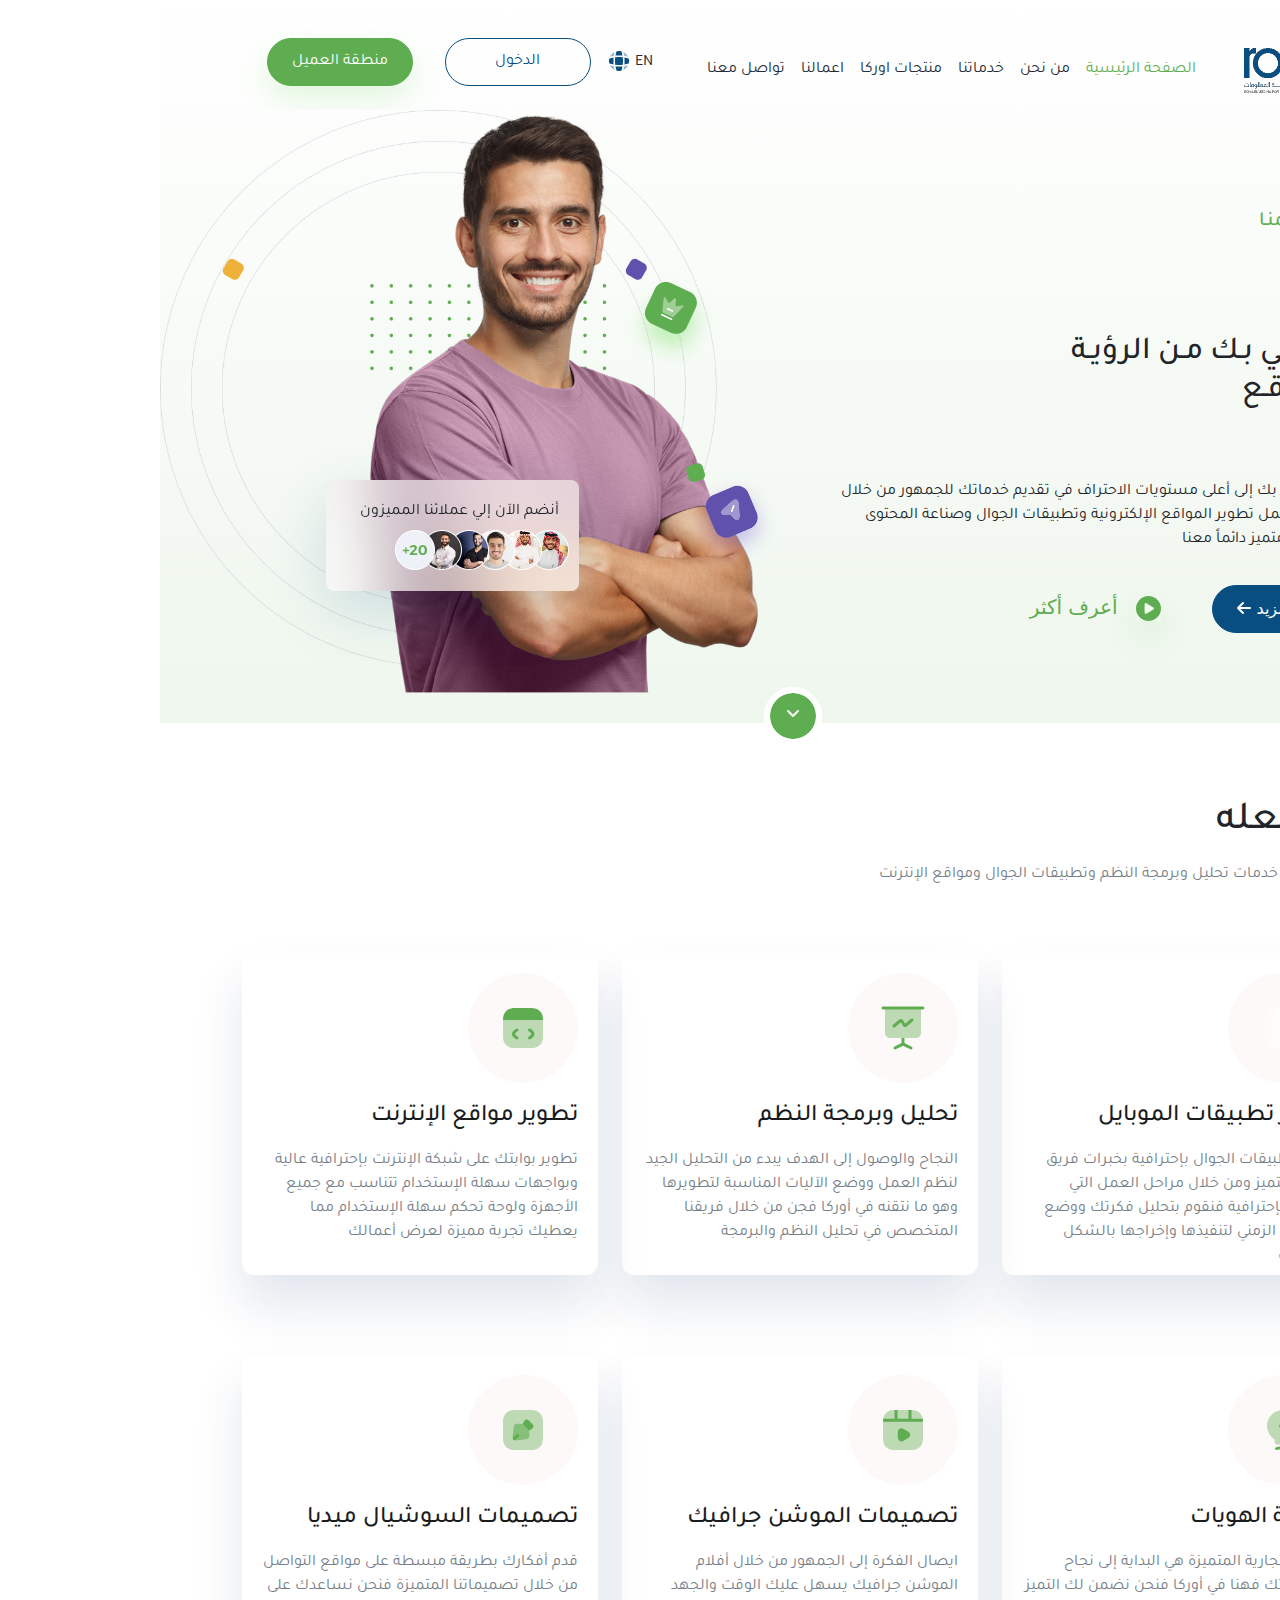
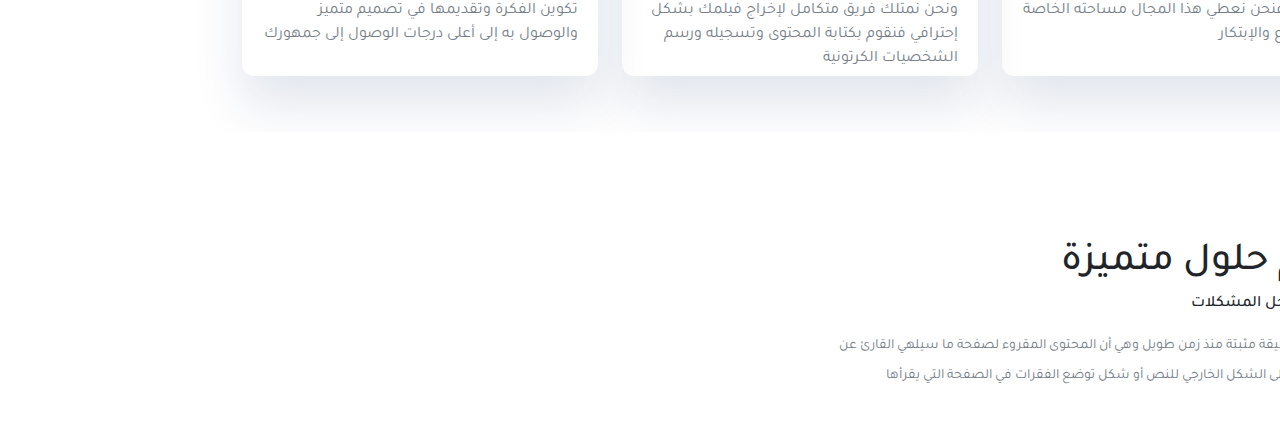
==== index.html @ fcd021ef "section services" ====
<!DOCTYPE html>
<html dir="rtl" lang="en">

<head>
    <meta charset="UTF-8">
    <meta http-equiv="X-UA-Compatible" content="IE=edge">
    <meta name="viewport" content="width=device-width, initial-scale=1.0">
    <title> Ramadan stage</title>
    <!-- --------link Css files------------- -->
    <link rel="stylesheet" href="css/main.css">
    <link rel="stylesheet" href="css/bootstrap.min.css">

    <!-- link fonts awsome-->
    <link rel="stylesheet" href="css/all.min.css">
</head>

<body>
    <header>
        <!-- start the header-->
        <!-- start the navbar-->

        <nav class="navbar navbar-expand-lg bg-body-tertiary">
            <div class="container">
                <img src="images/logo1.png" alt="logo">
                <button class="navbar-toggler" type="button" data-bs-toggle="collapse"
                    data-bs-target="#navbarSupportedContent" aria-controls="navbarSupportedContent"
                    aria-expanded="false" aria-label="Toggle navigation">
                    <i class="fa-solid fa-bars"></i>
                </button>
                <div class="collapse navbar-collapse" id="navbarSupportedContent">
                    <ul class="navbar-nav ms-auto mb-2 mb-lg-0">
                        <li class="nav-item">
                            <a class="nav-link active" aria-current="page" href="index.html">الصفحة الرئيسية</a>
                        </li>
                        <li class="nav-item">
                            <a class="nav-link" href="#"> من نحن</a>
                        </li>
                        <li class="nav-item">
                            <a class="nav-link" href="#"> خدماتنا</a>
                        </li>
                        <li class="nav-item">
                            <a class="nav-link" href="#"> منتجات اوركا </a>
                        </li>
                        <li class="nav-item">
                            <a class="nav-link" href="#"> اعمالنا </a>
                        </li>
                        <li class="nav-item">
                            <a class="nav-link" href="#"> تواصل معنا </a>
                        </li>

                    </ul>
                    <div class="left-navbar d-flex justify-content-center">
                        <ul>
                            <li>
                                <a href="#">
                                    EN
                                    <img src="images/global-bulk.png" alt="global">
                                </a>
                            </li>
                            <li>
                                <button class="btn1 flex-grow-1 mx-3 ">الدخول</button>
                            </li>
                            <li>
                                <button class="btn2 flex-grow-1 mx-3 "> منطقة العميل</button>
                            </li>
                        </ul>
                    </div>
                </div>
            </div>
        </nav>


        <!-- end the navbar -->
        <!-- start the header wrap -->
        <div class="header-wrap">
            <div class="row">
                <div class=" col-lg-6  col-md-6">
                    <div class="text">
                        <h5> ثقتك بنـا تهمنـا</h5>
                    </div>

                    <h2> نحـن نأتـي بـك مـن الرؤيـة إلـى الواقـع</h2>
                    <p> نسعى للوصول بك إلى أعلى مستويات الاحتراف في تقديم خدماتك للجمهور من خلال خدماتنا التي تشمل تطوير
                        المواقع الإلكترونية وتطبيقات الجوال وصناعة المحتوى الإعلاني ، لتكن متميز دائماً معنا</p>
                    <button class="btn1"> <a href="#"> اكتشف المزيد
                            <i class="fa-solid fa-arrow-left"></i>
                        </a>
                    </button>
                    <button class="btn2"> <a href="#"> <i class="fa-solid fa-circle-play "></i>
                            أعرف أكثر
                        </a>

                    </button>
                </div>
                <div class=" col-lg-6 col-md-6">
                    <div class="img-container">
                        <img class="header-image" src="images/header-img.png" alt=" image-header">
                        <span class="one"> <img src="images/icone1.png" alt=" icon1"></span>
                        <span class="two"><img src="images/icone2.png" alt="icon2"> </span>
                        <span class="three"><img src="images/icon3.png" alt=" icon3"></span>
                        <span class="four"><img src="images/icon4.png" style=" max-width: 120px; max-height: 120px;"
                                alt=" icon4"></span>
                        <span class=" five"><img src="images/icon5.png" style=" max-width: 120px; max-height: 120px;"
                                alt=" icon5"></span>

                    </div>
                    <div class="partnership-container">
                        <p> أنضم الآن إلي عملائنا المميزون</p>
                        <img src="images/partners.png" alt="partners">
                    </div>
                    <a href="#">
                        <div class="btn-down">

                            <a class="auto-scoll-to-bottom"> <i class="fa-solid fa-angle-down"></i></a>


                        </div>
                    </a>
                    <div>
                    </div>
                </div>
            </div>

            <!-- end the header-->
    </header>
    <!-- section services -->
    <section class="services">
        <div class="container">
            <div class="row">
                <div class="col-lg-12  col-md-12">
                    <h2> ما نفعله</h2>
                    <p> نقدم أفضل خدمات تحليل وبرمجة النظم وتطبيقات الجوال ومواقع الإنترنت</p>
                </div>
            </div>
            <div class="row">
                <div class="col-lg-4 col-md-4">
                    <div class="box">
                        <div class="circle"> <img src="images/vuesax-bulk-mobile-programming.svg" alt="mobile-app-icon">
                        </div>

                        <h4>تطوير تطبيقات الموبايل</h4>
                        <p> تطوير تطبيقات الجوال بإحترافية بخبرات فريق عملنا المتميز ومن خلال مراحل العمل التي صممت
                            بإحترافية فنقوم بتحليل فكرتك ووضع المخطط الزمني لتنفيذها وإخراجها بالشكل المطلوب</p>
                    </div>
                </div>
                <div class="col-lg-4 col-md-4">
                    <div class="box">
                        <div class="circle">
                            <img src="images/vuesax-bulk-presention-chart.svg" alt="presentation-icon">
                        </div>

                        <h4>تحليل وبرمجة النظم</h4>
                        <p>النجاح والوصول إلى الهدف يبدء من التحليل الجيد لنظم العمل ووضع الآليات المناسبة لتطويرها وهو
                            ما نتقنه في أوركا فجن من خلال فريقنا المتخصص في تحليل النظم والبرمجة</p>
                    </div>

                </div>
                <div class="col-lg-4 col-md-4">
                    <div class="box">
                        <div class="circle"> <img src="images/vuesax-bulk-code.svg" alt="code-icon"></div>

                        <h4>تطوير مواقع الإنترنت</h4>
                        <p> تطوير بوابتك على شبكة الإنترنت بإحترافية عالية وبواجهات سهلة الإستخدام تتناسب مع جميع
                            الأجهزة ولوحة تحكم سهلة الإستخدام مما يعطيك تجربة مميزة لعرض أعمالك</p>
                    </div>

                </div>
            </div>
            <div class="row">

                <div class="col-lg-4 col-md-4">
                    <div class="box">
                        <div class="circle"> <img src="images/vuesax-bulk-lamp-charge.svg" alt="lampe-icon"></div>

                        <h4>صناعة الهويات</h4>
                        <p>الهوية التجارية المتميزة هي البداية إلى نجاح إستثماراتك فهنا في أوركا فنحن نضمن لك التميز
                            بهويتك فنحن نعطي هذا المجال مساحته الخاصة من الإبداع والإبتكار</p>

                    </div>

                </div>
                <div class="col-lg-4 col-md-4">
                    <div class="box">
                        <div class="circle"> <img src="images/vuesax-bulk-video-play.svg" alt="video-icon"></div>

                        <h4> تصميمات الموشن جرافيك</h4>
                        <p> ايصال الفكرة إلى الجمهور من خلال أفلام الموشن جرافيك يسهل عليك الوقت والجهد ونحن نمتلك فريق
                            متكامل لإخراج فيلمك بشكل إحترافي فنقوم بكتابة المحتوى وتسجيله ورسم الشخصيات الكرتونية</p>
                    </div>
                </div>
                <div class="col-lg-4 col-md-4">
                    <div class="box">
                        <div class="circle"> <img src="images/vuesax-bulk-path-square.svg" alt="ink-icon"></div>

                        <h4> تصميمات السوشيال ميديا</h4>
                        <p> قدم أفكارك بطريقة مبسطة على مواقع التواصل من خلال تصميماتنا المتميزة فنحن نساعدك على تكوين
                            الفكرة وتقديمها في تصميم متميز والوصول به إلى أعلى درجات الوصول إلى جمهورك</p>
                    </div>

                </div>
            </div>
        </div>
    </section>
    <!-- section services -->
    <!--  start section why us-->
    <section class="why-us">
        <div class="container">
            <div class="row">
                <div class="col-lg-6 col col-md-6">
                    <div class="text">
                        <h5>لماذا نحن</h5>
                    </div>
                    <h2> نقدم حلول متميزة</h2>
                </div>
            </div>
            <div class="row">
                <div class="col-lg-6 col-md-6">
                    <div class="solution-item">
                        <img src="images/vuesax-bold-clipboard-tick.svg" alt="bold-icon -programming">

                        <div class="text">
                            <h6>فهم وحل المشكلات </h6>
                            <p> هناك حقيقة مثبتة منذ زمن طويل وهي أن المحتوى المقروء لصفحة ما سيلهي القارئ عن التركيز على
                                الشكل الخارجي للنص أو شكل توضع الفقرات في الصفحة التي يقرأها</p>
                        </div>
                    </div>

                </div>
            </div>
        </div>
    </section>


    <!--   End  section why us-->
    <!-- --------link  Js files------------- -->
    <script src="Js/main.js"></script>
    <script src="js/bootstrap.bundle.js"></script>
    <script src="Js/all.min.js"></script>
</body>

</html>
---- css/main.css ----
@import url('https://fonts.googleapis.com/css2?family=Roboto:wght@700&family=Tajawal:wght@500&display=swap');

body {
    margin: 0;
    padding: 0;
}

/*  ----declaration css variables-----*/
:root {
    --main-color: #5FAD51;
    --font-size: 16px;
}

/*  ----declaration css variables-----*/
html {
    scroll-behavior: smooth;
}

ul,
li,
span,
h1,
h2,
h3,
h4,
h5,
h6,
p,
button {
    font-family: 'Tajawal', sans-serif;

}

li {
    list-style: none;
}
img{
    max-width: 100%;
}
a{
    text-decoration: none;
}
 section{
    width: 100%;
    height: auto;
    padding:25px 0;
    overflow: hidden;
    margin-top: 50px;
 }
/* -------Styling the header---------*/
header {
    width: 100%;
    background: linear-gradient(#FFFFFF33, #5FAD511A);
    padding: 30px 0px;
    height: auto;
}

/*  -------start styling the nav---------- */

nav {
    background-color: transparent url('img/Subtraction 1.png') 0% 0% no-repeat padding-box;
    max-width: 100%;
    max-width: 100%;

    overflow: hidden;
    font-size: var(--font-size);
}

nav .navbar-toggler {
    background-color: var(--main-color);
    border: 1px solid var(--main-color);
}

nav .navbar-toggler svg {
    color: #fff;
}

nav .navbar .container img {
    margin-right: 140px;
    width: 84px;
    height: 45px;
}

.collapse ul li a {
    color: #242A37;
}

.collapse ul li:first-child .nav-link {
    color: var(--main-color);
}

.collapse ul li:hover a {
    color: var(--main-color);
    transition: .3 ease-in-out;
    -webkit-transition: .3 ease-in-out;
    -moz-transition: .3 ease-in-out;
    -ms-transition: .3 ease-in-out;
    -o-transition: .3 ease-in-out;
}

.left-navbar {
 margin-left: auto;
    
}

.left-navbar ul li {
    display: inline-block;
}

.left-navbar ul li:first-child a {
    text-decoration: none;
}


.left-navbar ul li .btn1 {
    background-color: transparent;
    border: 1px solid #094E81;
    color: #094E81;
    border-radius: 24px;
    -webkit-border-radius: 24px;
    -moz-border-radius: 24px;
    -ms-border-radius: 24px;
    -o-border-radius: 24px;
    width: 146px;
    height: 48px;

}
.left-navbar ul li .btn1:hover {
    background-color: #094E81;
    color: #fff;
    transition: .3s ease-in-out;
    -webkit-transition: .3s ease-in-out;
    -moz-transition: .3s ease-in-out;
    -ms-transition: .3s ease-in-out;
    -o-transition: .3s ease-in-out;

}
.left-navbar ul li .btn2 {
    box-shadow: 0px 12px 30px #72D66033;
    color: #fff;
    background-color: var(--main-color);
    border: 1px solid var(--main-color);
    margin-left: 140px;
    margin-right: 20px;
    width: 146px;
    height: 48px;
    border-radius: 24px;
    -webkit-border-radius: 24px;
    -moz-border-radius: 24px;
    -ms-border-radius: 24px;
    -o-border-radius: 24px;
}

.left-navbar ul li .btn2:hover {
    background-color: transparent;
    color: var(--main-color);
    transition: .6s ease-in-out;
    -webkit-transition: .6s ease-in-out;
    -moz-transition: .6s ease-in-out;
    -ms-transition: .6s ease-in-out;
    -o-transition: .6s ease-in-out;
}

/*-------  adjust the layout of width (between 992px and 1200px)-------*/
@media screen and (min-width: 992px) and (max-width: 1400px) {
    .left-navbar ul {
      display: flex;
      align-items: center;
      justify-content: space-between;
    }
  
    .btn1 {
      margin-right: 5px;
    }
  }
  

  


/*------- end styling the nav-------*/
/*------- start styling the header-wrap-------*/
header {
    padding-right: 60px;

}

header .header-wrap h5 {
    color: var(--main-color);
    font-size: 20px;
    margin: 24px 0px;
    position: relative
}

header .header-wrap .text {
    margin: 100px 0px;
}
.header-wrap  h2{
display:inline-block;
width: 350px;
height: 138px;
}
.header-wrap p{

width: 560px;
height: 87px;
}
header .header-wrap h5::before {
    position: absolute;
    content: "";
    width: 40px;
    height: 3px;
    background-color: var(--main-color);
    right: -42px;
    top: 16px;

}

header .header-wrap img {
    width: 100%;
    height: auto;

}
.header-wrap .row .btn1{   
    width: 163px;
    height: 48px;  
    background: #094E81 ;
     border: 1px solid #094E81; 
     border-radius: 24px; -webkit-border-radius: 24px; -moz-border-radius: 24px; -ms-border-radius: 24px; -o-border-radius: 24px;
}
.header-wrap .row .btn1 a{
    text-decoration: none;
    color: #fff;
}
.header-wrap .row .btn1:hover{
    background-color: transparent;
   
}
.header-wrap .row .btn1:hover a{
    color: #094E81;
}
.header-wrap .row .btn2{ background-color: transparent; border-style: hidden; margin-right: 30px; width: 163px; height: 48px; border-radius: 24px; -wekit-border-radius:24px; -moz-border-radius: 24px; -ms-border-radius: 24px; -o-border-radius: 24px; -webkit-border-radius: 24px;
}
.header-wrap .row .btn2 a{
    color: var(--main-color);
    font-size: 20px;
    text-decoration: none;

}
.header-wrap .row .btn2 svg {
 vertical-align: middle;
font-size: 25px;
 margin-left: 12px;
 box-shadow: 0px 12px 30px #72D66033;
}
.header-wrap .row .btn2:hover{
    background-color: var(--main-color);
    transition: .4s ease-in-out;
    -webkit-transition: .4s ease-in-out;
    -moz-transition: .4s ease-in-out;
    -ms-transition: .4s ease-in-out;
    -o-transition: .4s ease-in-out;
  
}
.header-wrap .row .btn2:hover a{
    text-decoration: none;
    color:#fff;
    transition: .3s ease-in-out;
    -webkit-transition: .3s ease-in-out;
    -moz-transition: .3s ease-in-out;
    -ms-transition: .3s ease-in-out;
    -o-transition: .3s ease-in-out;
}
 .header-wrap .img-container {
    max-width: 100%;
    overflow: hidden;
    height: auto;
}
  
span img:nth-child(1),
span img:nth-child(2),
span img:nth-child(3) {
    max-width: 25px;
    max-height: 25px;
    margin-top: 60px;
}


header .header-wrap .img-container .one,
header .header-wrap .img-container .two,
header .header-wrap .img-container .three,
header .header-wrap .img-container .four,
header .header-wrap .img-container .five {
    position: absolute;
    z-index: 9999;
    animation: move 2.5s ease-in-out infinite alternate;
   
}
header .header-wrap .img-container .one {
    top: 15%;
    left: 38%;
    animation: move 4.5s ease-in-out infinite alternate;
    -webkit-animation: move 4.5s ease-in-out infinite alternate ;
    
}
header .header-wrap .img-container .two {
    top: 15%;
    left: 5%
}

header .header-wrap .img-container .three {
    top: 50%;
    left: 43%
}

header .header-wrap .img-container .four {
    top: 16%;
    left: 37%;
    animation: move 2.5s ease-in-out infinite alternate ;
    -webkit-animation: move 2.5s ease-in-out infinite alternate;
}
header .header-wrap .img-container .five {
    top: 50%;
    left: 42%;
    animation: move 5s infinite alternate;
}
@keyframes move {
    0% {
        transform: translateY(0);
        -webkit-transform: translateY(0);
        -moz-transform: translateY(0);
        -ms-transform: translateY(0);
        -o-transform: translateY(0);
    }

    100% {
        transform: translateY(-60px);
        -webkit-transform: translateY(-60px);
        -moz-transform: translateY(-60px);
        -ms-transform: translateY(-60px);
        -o-transform: translateY(-60px);
    }
}
.header-wrap{
    position:relative
}
.header-wrap .partnership-container{   position :relative; width: 253px; height: 111px; background-color: rgba(255, 255, 255, 0.6); backdrop-filter: blur(34px); opacity: 1; box-shadow: 0px 20px 60px #094E8129; position: absolute; top:60%; left:12%;border-radius: 8px; padding: 20px; margin: 20px; -webkit-border-radius:8px; -moz-border-radius:8px; -ms-border-radius:8px; -o-border-radius:8px;
}
.header-wrap .partnership-container img{
    max-width: 100%;
    position :absolute;
    top:45%;
    right: 4%;
    width: 174px;
    height: 40px;   
}

header .header-wrap .btn-down a {
     background-color:var(--main-color);
     width: 46px;
     height:46px;
     border-radius: 50%;
     -webkit-border-radius: 50%;
     -moz-border-radius: 50%;
     -ms-border-radius: 50%;
     -o-border-radius: 50%;
     color:white;
     border-style: none;
     position: absolute;
     left:50%;
     top:100%;
     outline: 6px solid #ffffff;
     box-shadow: 0 0 0 2em rgba(255, 255, 255, 0);
     cursor: pointer;
     text-align:center;
     padding-top: 10px;
     animation: white-pulse 1s ease-in-out infinite;
     -webkit-animation: white-pulse 1s ease-in-out infinite;
}

@keyframes white-pulse{

    0%{
        box-shadow: 0 0 0 0 #fff
    }
    
}
.btn-down svg {
    animation:   jumpInfinite 1.5s ease-in-out infinite;
    -webkit-animation:   jumpInfinite 1.5s ease-in-out infinite;
}
@keyframes jumpInfinite {
    0% {
      margin-top: 0;
    }
    50% {
      margin-top: 10px;
    }
    100% {
      margin-top: 0;
    }
  }
/*------- end styling the header-wrap-------*/
/*------- end styling the header-------*/
/*---- start styling the services section----*/

 
 section h2{
    font-size: 40px;
    text-align: right;
 }
 section p{
    color:#767E87;
    font-size: 16px;
    text-align: right;
    margin-top: 17px;
 }
 section .box{
    text-align: right;
    width:100%;
    height: 80%;
    overflow: hidden;
    box-shadow: 0px 30px 50px #11316A1F;
    background-color: #fff;
    margin-top: 50px;
    border-radius: 12px;
    -webkit-border-radius: 12px;
    -moz-border-radius: 12px;
    -ms-border-radius: 12px;
    -o-border-radius: 12px;
    padding: 20px;
    box-sizing: border-box;
}
section .box img{
    width: 48px;
    height: 48px;
  

}
 section h4{
    font-size: 24px;
    margin-top: 20px;
    color: #1A1C1E;
 }
  section .box p{
    color:#767E87;
    font-size: 16px;
    line-height: 24px;
  }
  @media screen and (max-width: 767px) {
    section .box{
      height: auto;
    }
  }
  @media screen   and (max-width:992px){
    section.box{
        height: auto;
    }
  }
  section .box .circle{
    position: relative;
    width: 110px;
    height: 110px;
    border-radius: 50%;
    overflow: hidden;
    background-color:#fef9f9 ;

  }
  section .box img{
    position: absolute;
    top: 0;
  left: 0;
  right: 0;
  bottom: 0;
  margin: auto;
  width: 48px;
  height:48px;

 
  z-index: 1;
  }
  section .box:hover{
    background-color: var(--main-color);
    transition: 0.6s ease-in-out;
    -webkit-transition: 0.6s ease-in-out;
    -moz-transition: 0.6s ease-in-out;
    -ms-transition: 0.6s ease-in-out;
    -o-transition: 0.6s ease-in-out;
}
section .box:hover h4{
    color:#fff;
}
section .box:hover p{
    color:#fff
}
section .box:hover img{
    filter: brightness(0) invert(0.8);
    -webkit-filter: brightness(0) invert(0.8);
}

/*----- start styling the why us section-----*/
.solution-item{
    overflow: hidden;
    display: flex;
    align-items: center;
   
}
.solution-item img{
    float: inline-start;
}
.solution-item h5{
    font-size: 20px;
    float: right;
  
}
.solution-item p{
    font-size: 14px;
    line-height: 30px;
    
}
.solution-item .text{
    flex-grow: 1;
}
  
/*----- end styling the  why us section-----*/


/*----- start styling the services section-----*/
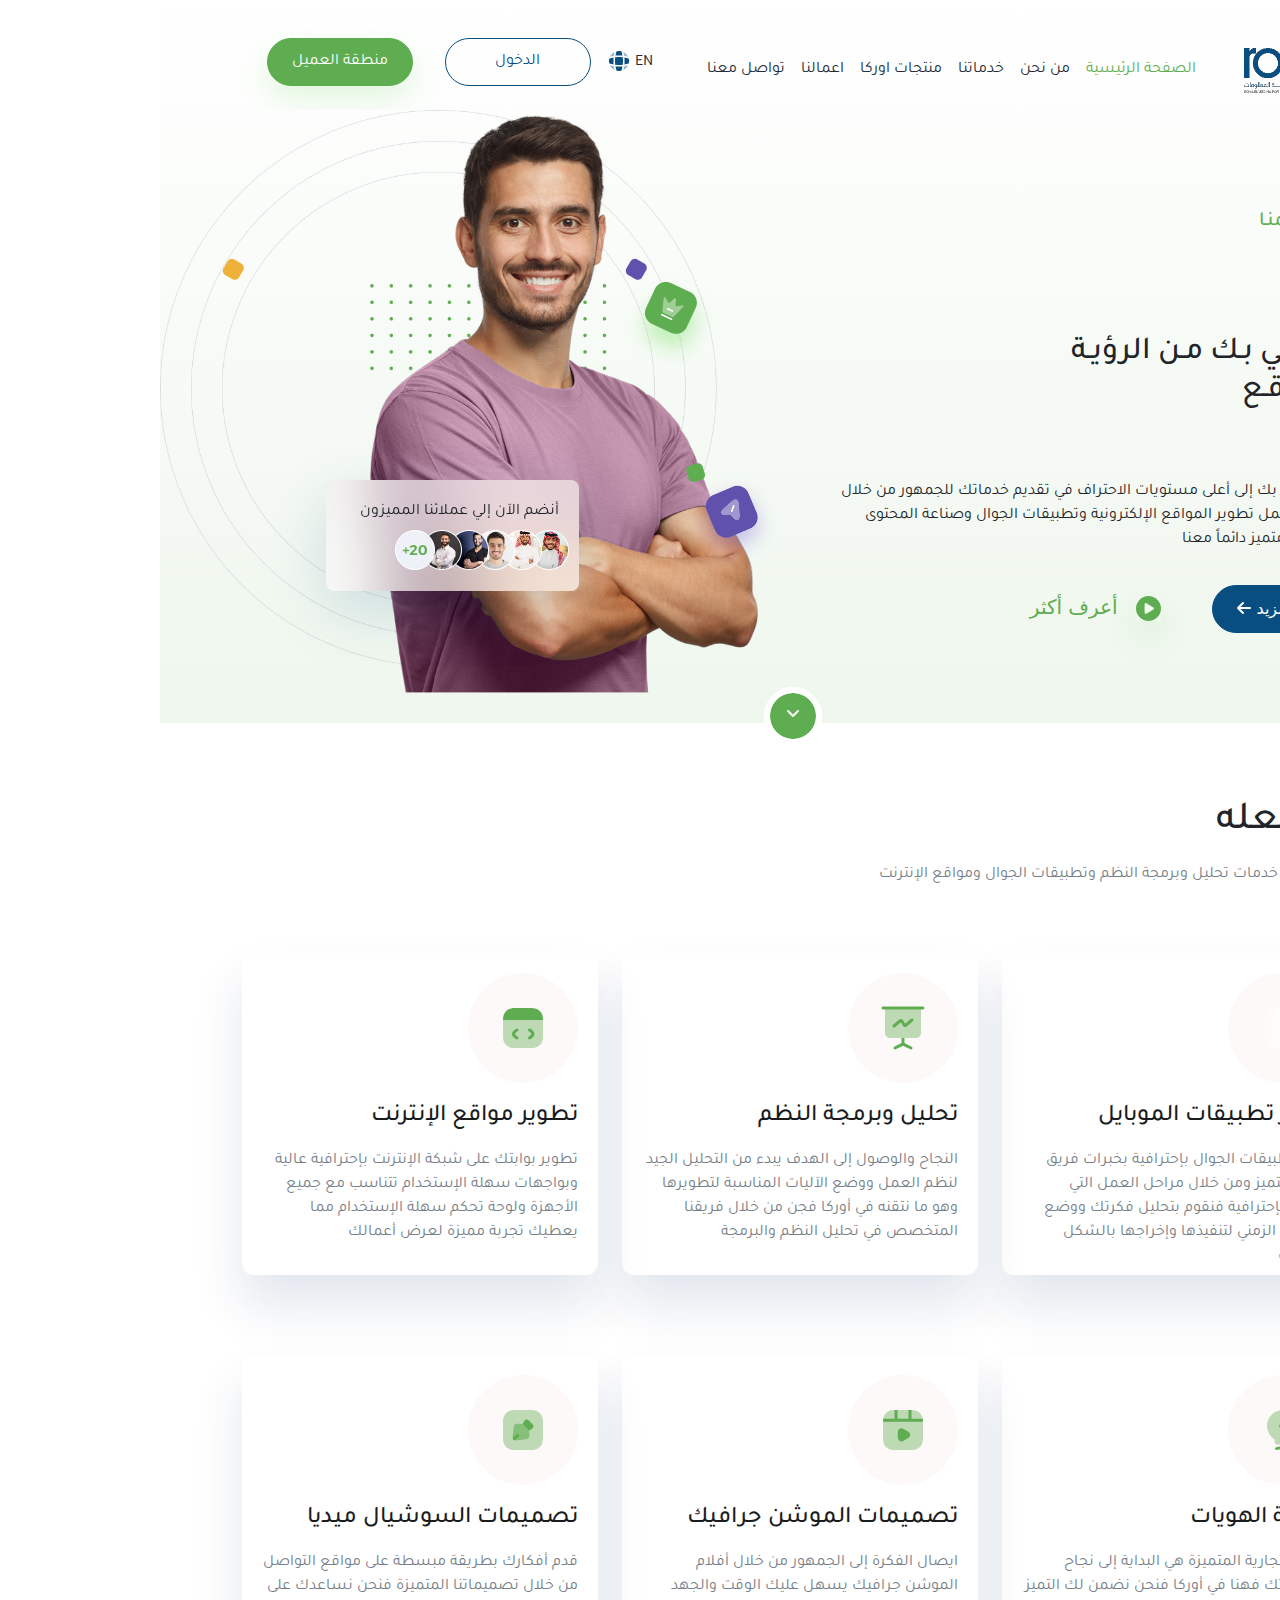
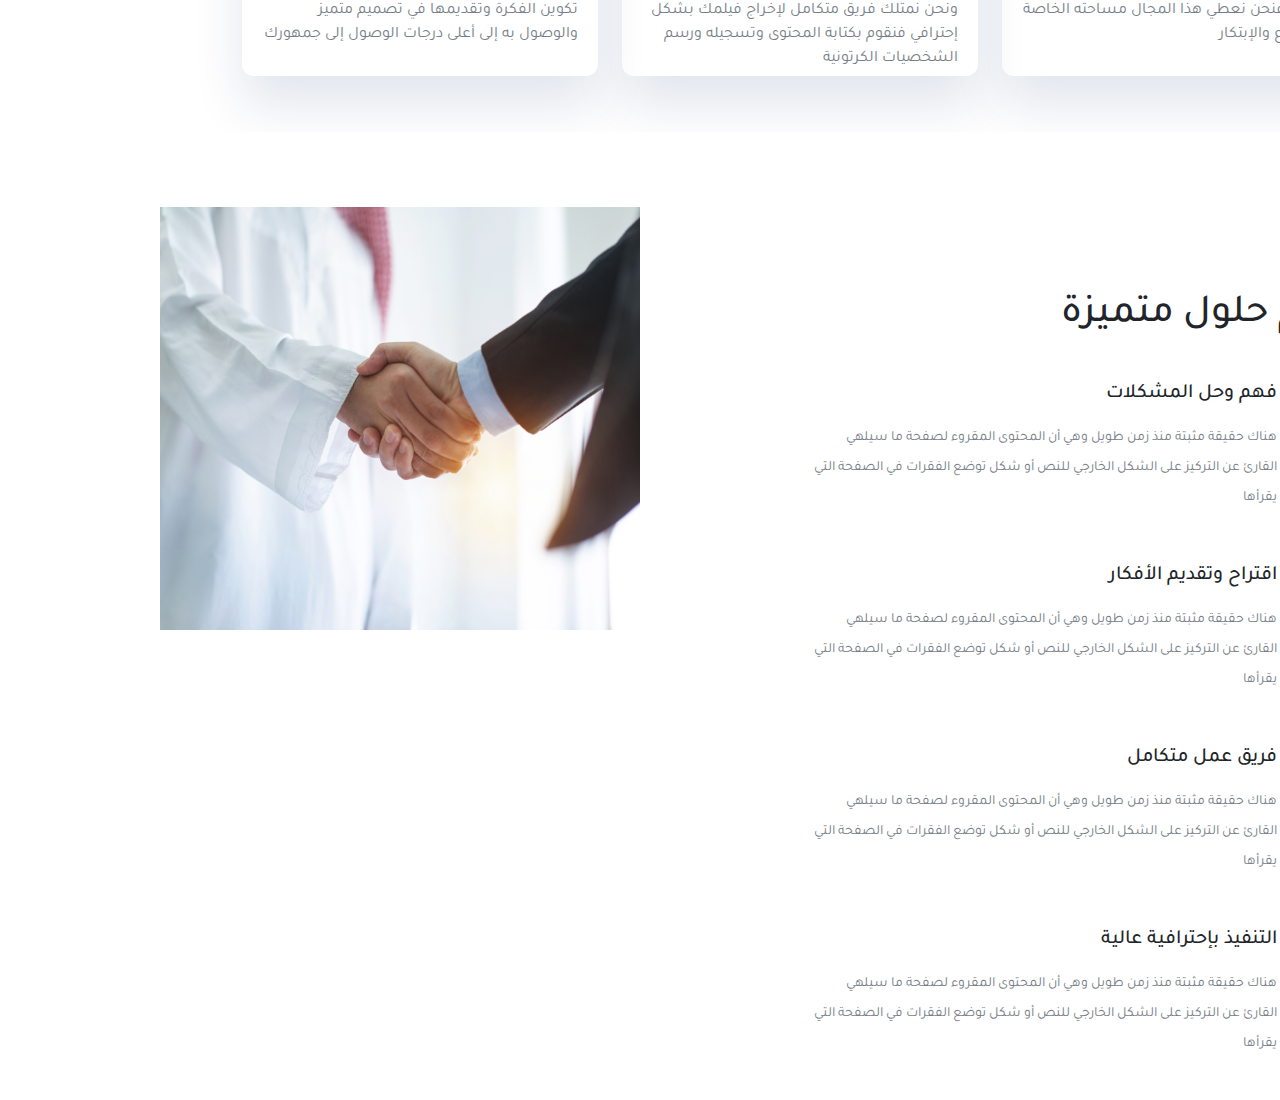
==== commit 624e50a7: "init" ====
--- a/index.html
+++ b/index.html
@@ -211,22 +211,47 @@
                         <h5>لماذا نحن</h5>
                     </div>
                     <h2> نقدم حلول متميزة</h2>
-                </div>
-            </div>
-            <div class="row">
+                   
+                    <div class="para">
+                        <div class="img"><img src="images/vuesax-bold-clipboard-tick.svg" alt=""></div>
+                        <div class="text1">
+                          <h5>فهم وحل المشكلات</h5>
+                          <p>هناك حقيقة مثبتة منذ زمن طويل وهي أن المحتوى المقروء لصفحة ما سيلهي القارئ عن التركيز على الشكل الخارجي للنص أو شكل توضع الفقرات في الصفحة التي يقرأها</p>
+                        </div>
+                    </div>
+                    <div class="para">
+                        <div class="img"> <img src="images/vuesax-bold-lamp-on.png" alt=""></div>
+                        <div class="text1">
+                          <h5> اقتراح وتقديم الأفكار</h5>
+                          <p>هناك حقيقة مثبتة منذ زمن طويل وهي أن المحتوى المقروء لصفحة ما سيلهي القارئ عن التركيز على الشكل الخارجي للنص أو شكل توضع الفقرات في الصفحة التي يقرأها</p>
+                        </div>
+                    </div>
+                    <div class="para">
+                        <div class="img"><img src="images/vuesax-bold-people.png" alt=""></div>
+                        <div class="text1">
+                         <h5>فريق عمل متكامل</h5>
+                          <p>هناك حقيقة مثبتة منذ زمن طويل وهي أن المحتوى المقروء لصفحة ما سيلهي القارئ عن التركيز على الشكل الخارجي للنص أو شكل توضع الفقرات في الصفحة التي يقرأها</p>
+                        </div>
+                    </div>
+                    <div class="para">
+                       <div class="img"> <img src="images/vuesax-bold-crown.png" alt=""></div> 
+                        <div class="text1">
+                            <h5>التنفيذ بإحترافية عالية</h5>
+                          <p>هناك حقيقة مثبتة منذ زمن طويل وهي أن المحتوى المقروء لصفحة ما سيلهي القارئ عن التركيز على الشكل الخارجي للنص أو شكل توضع الفقرات في الصفحة التي يقرأها</p>
+                        </div>
+                    </div>
+                     
+                </div>
                 <div class="col-lg-6 col-md-6">
-                    <div class="solution-item">
-                        <img src="images/vuesax-bold-clipboard-tick.svg" alt="bold-icon -programming">
-
-                        <div class="text">
-                            <h6>فهم وحل المشكلات </h6>
-                            <p> هناك حقيقة مثبتة منذ زمن طويل وهي أن المحتوى المقروء لصفحة ما سيلهي القارئ عن التركيز على
-                                الشكل الخارجي للنص أو شكل توضع الفقرات في الصفحة التي يقرأها</p>
-                        </div>
-                    </div>
-
-                </div>
-            </div>
+                    <div class="image-container">
+                        <img src="images/AdobeStock_252846023.png" alt=" greeting-img">
+                         <div class="green-rectangle"> </div>
+                         <div class="blue-rectangle"></div>
+                      
+                    </div>
+                </div>
+            </div>
+          
         </div>
     </section>
 
--- a/css/main.css
+++ b/css/main.css
@@ -499,29 +499,56 @@
 }
 
 /*----- start styling the why us section-----*/
-.solution-item{
-    overflow: hidden;
-    display: flex;
-    align-items: center;
+.why-us .container .row .text{
+    margin: 30px 0px;
+}
+.why-us .container .row .text h5{
+    color: var(--main-color);
+    font-size: 20px;
+    margin: 24px 0px;
+    position: relative;
+}
+.why-us .container .row .text h5::before {
+    
+    position: absolute;
+    content: "";
+    width: 40px;
+    height: 3px;
+    background-color: var(--main-color);
+    right: -42px;
+    top: 16px;
    
-}
-.solution-item img{
-    float: inline-start;
-}
-.solution-item h5{
-    font-size: 20px;
-    float: right;
-  
-}
-.solution-item p{
+   
+}
+.why-us .container .row .para {
+  display: flex;
+  align-items: center;
+}
+.why-us .container .row .para p{
     font-size: 14px;
     line-height: 30px;
-    
-}
-.solution-item .text{
-    flex-grow: 1;
-}
-  
+}
+.why-us .container .row .para h5{
+    margin-top: 35px;
+}
+.why-us .container .row .para .img img{
+    width: 40px;
+    height: 40px;
+ 
+}
+.why-us .container .row .para .img{
+ 
+    width: 74px;
+    padding: 12px;
+   border-radius: 8px;
+    background-color:aliceblue;
+    margin-left: 32px;
+}
+.why-us .container .row .image-container img{
+    margin-right: 148px;
+    width: 986px;
+    height: 423px;
+}
 /*----- end styling the  why us section-----*/
 
 
